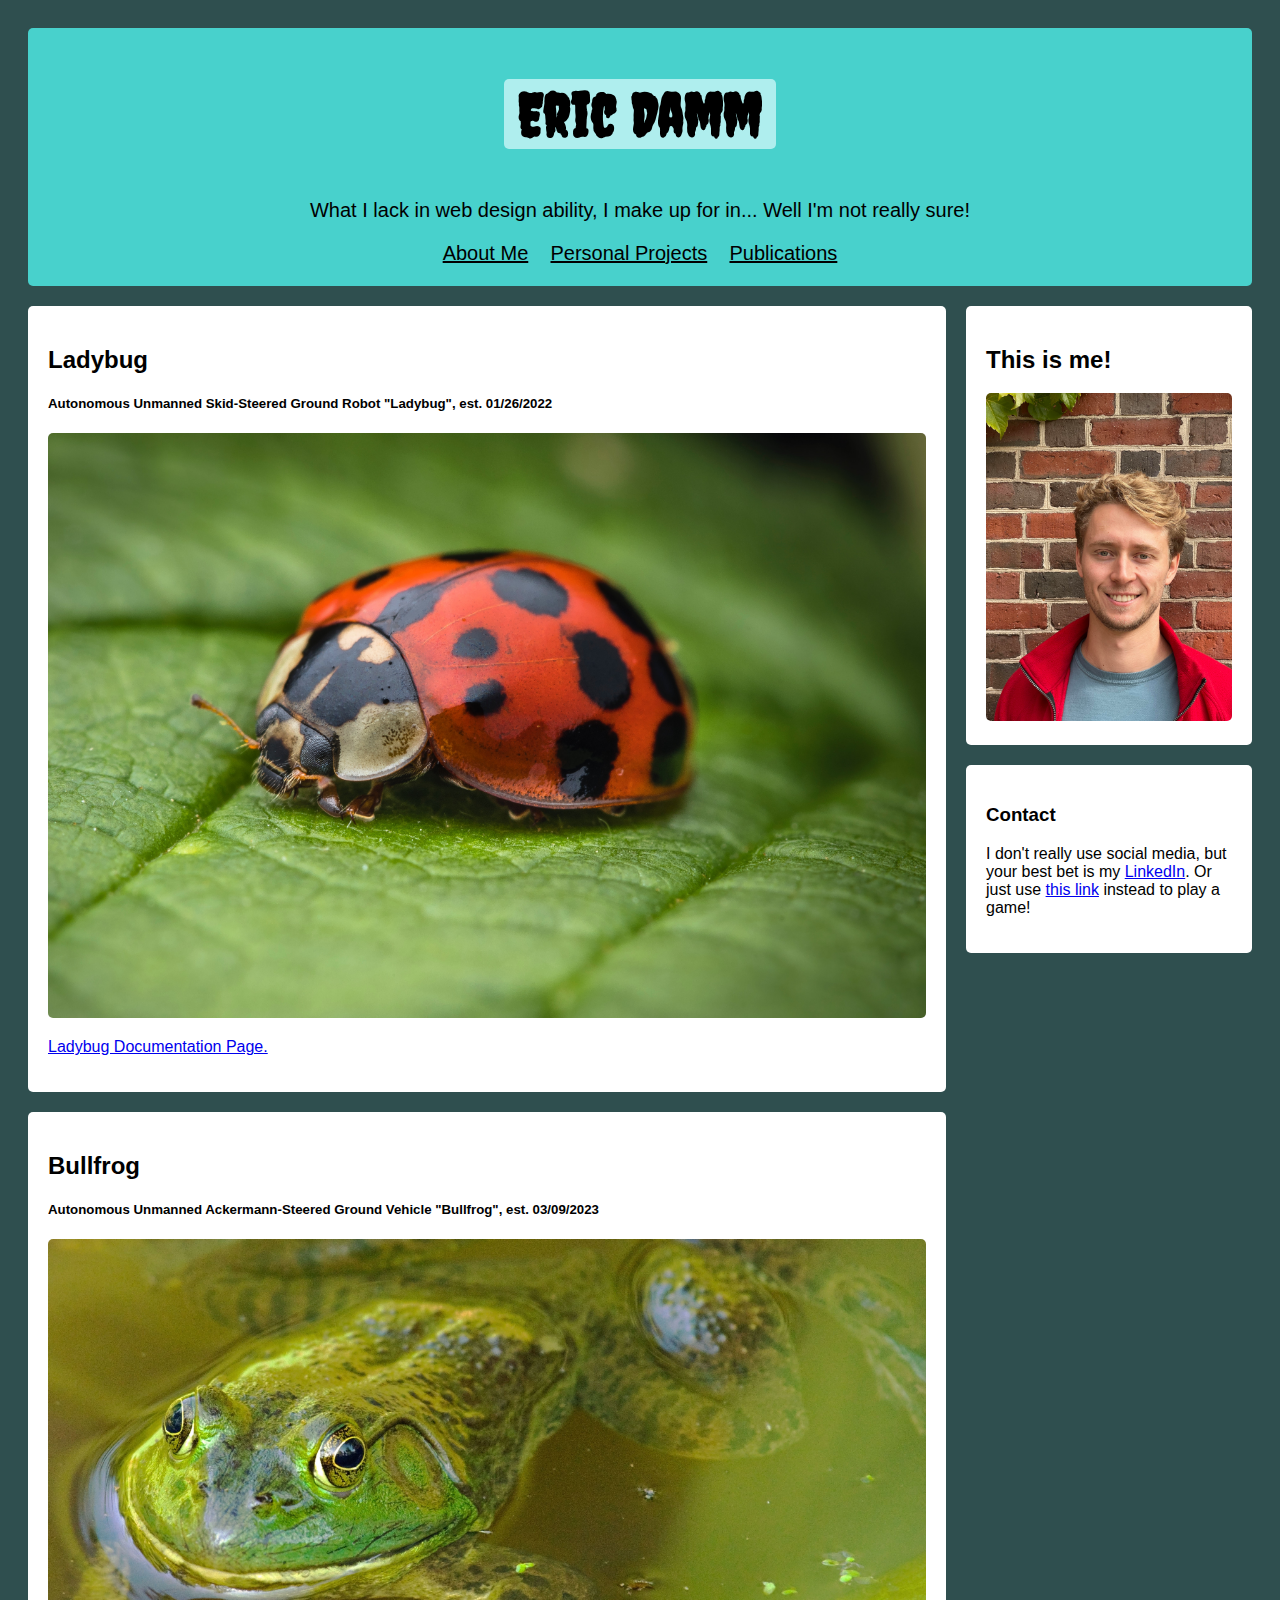
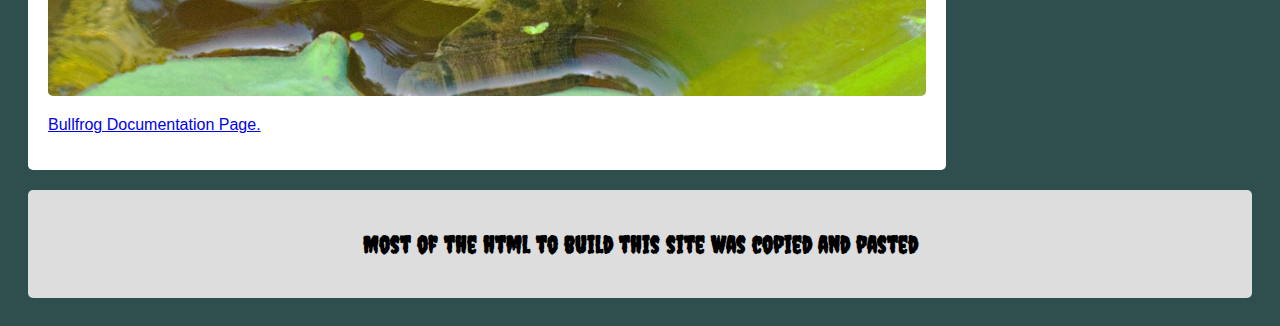
==== index.html @ a6613167 "test" ====
<!DOCTYPE html>
<html>

<head>
  <script>
    window.addEventListener('load', function() {
      window.scrollTo(0, 0);
    });
  </script>
  <script src="headers/include.js"></script>
</head>

<body>

<div id="header"></div>



<div class="row">
  <div class="leftcolumn">
    <div class="card">
      <h2><a class="header_link" href="projects/ladybug.html" target="_self">Ladybug</a></h2>
      <h5>Autonomous Unmanned Skid-Steered Ground Robot "Ladybug", est. 01/26/2022</h5>
      <!--<div class="fakeimg" style="height:200px;">Image</div>-->
			<style>
				.ladybug {
					max-width: 100%;
				}
			</style>
			<img src="images/ladybug.jpg" alt="ladybug image" class="ladybug">
	    <p>
<!--
				This was my first serious personal robotics project.
				My primary goal was to build an autonomous ground robot from scratch (or as close to scratch as I could get!).
				I learned a LOT and hopefully this documentation can help someone trying to build their own robot from the ground up!
-->
				<a href="projects/ladybug.html" target="_self">Ladybug Documentation Page.</a>
			</p>
    </div>
    <div class="card">
      <h2><a class="header_link" href="projects/bullfrog.html" target="_self">Bullfrog</a></h2>
      <h5>Autonomous Unmanned Ackermann-Steered Ground Vehicle "Bullfrog", est. 03/09/2023</h5>
      <!--<div class="fakeimg" style="height:200px;">Image</div>-->
			<style>
				.bullfrog {
					max-width: 100%;
				}
			</style>
			<img src="images/bullfrog.jpg" alt="bullfrog image" class="bullfrog">
      <p>
<!--
				This project is similar to the <a href="projects/ladybug.html" target="_self">Ladybug</a>, but using Ackermann Steering.
				The goal is to build a robot that can drive quickly and handle a few bumps on the ground.
				It is in early development and is using an old toy remote control car chassis.
				I plan to keep updating this documentation as this project progresses.
-->
				<a href="projects/bullfrog.html" target="_self">Bullfrog Documentation Page.</a>
			</p>
    </div>
  </div>
  <div class="rightcolumn">
    <div class="card">
      <h2>This is me!</h2>
      <!--<div class="fakeimg" style="height:100px;">Image</div>-->
			<style>
				.about_me {
					max-width: 100%;
				}
			</style>
			<img src="images/me.jpg" alt="Picture of me!" class="about_me">
      <!--<p>I am a human</p>-->
    </div>
<!--
    <div class="card">
      <h3>Popular Post</h3>
      <div class="fakeimg">Image</div><br>
      <div class="fakeimg">Image</div><br>
      <div class="fakeimg">Image</div>
    </div>
-->
    <div class="card">
      <h3>Contact</h3>
      <p>I don't really use social media, but your best bet is my <a href="https://www.linkedin.com/in/eric-damm/" target="_blank">LinkedIn</a>. Or just use <a href="games/w3_flappy_bird.html" target="_blank">this link</a> instead to play a game! </p>
    </div>
  </div>
</div>

<div class="footer">
  <h2 style="font-family:Creepster;" >Most of the html to build this site was copied and pasted</h2>
</div>

</body>
</html>
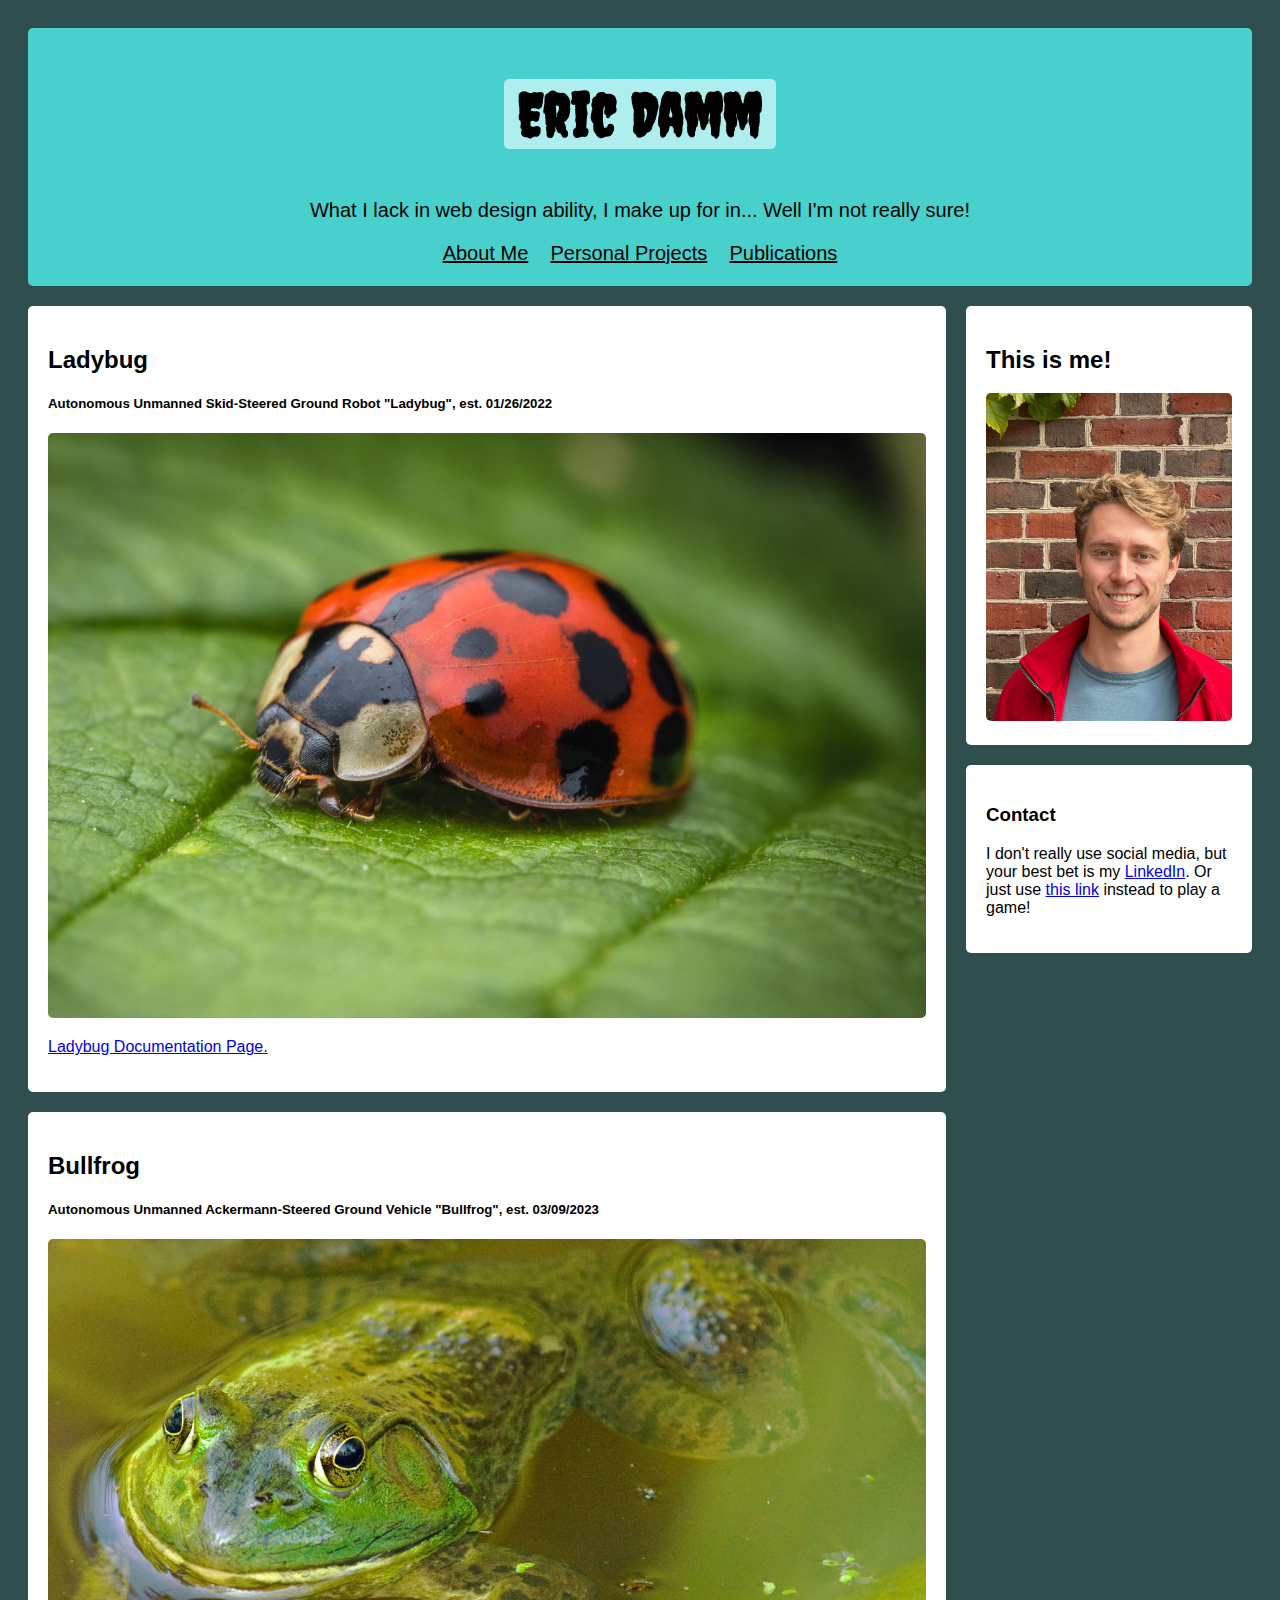
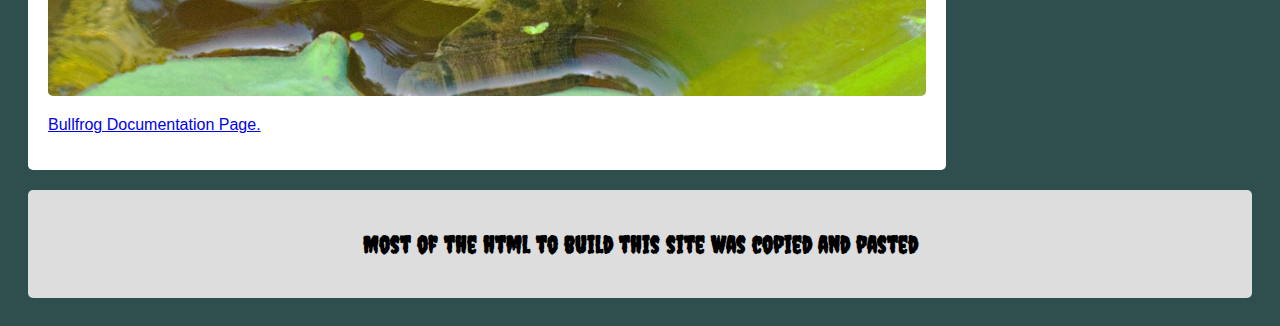
==== commit dd379f47: "test" ====
--- a/index.html
+++ b/index.html
@@ -2,11 +2,6 @@
 <html>
 
 <head>
-  <script>
-    window.addEventListener('load', function() {
-      window.scrollTo(0, 0);
-    });
-  </script>
   <script src="headers/include.js"></script>
 </head>
 
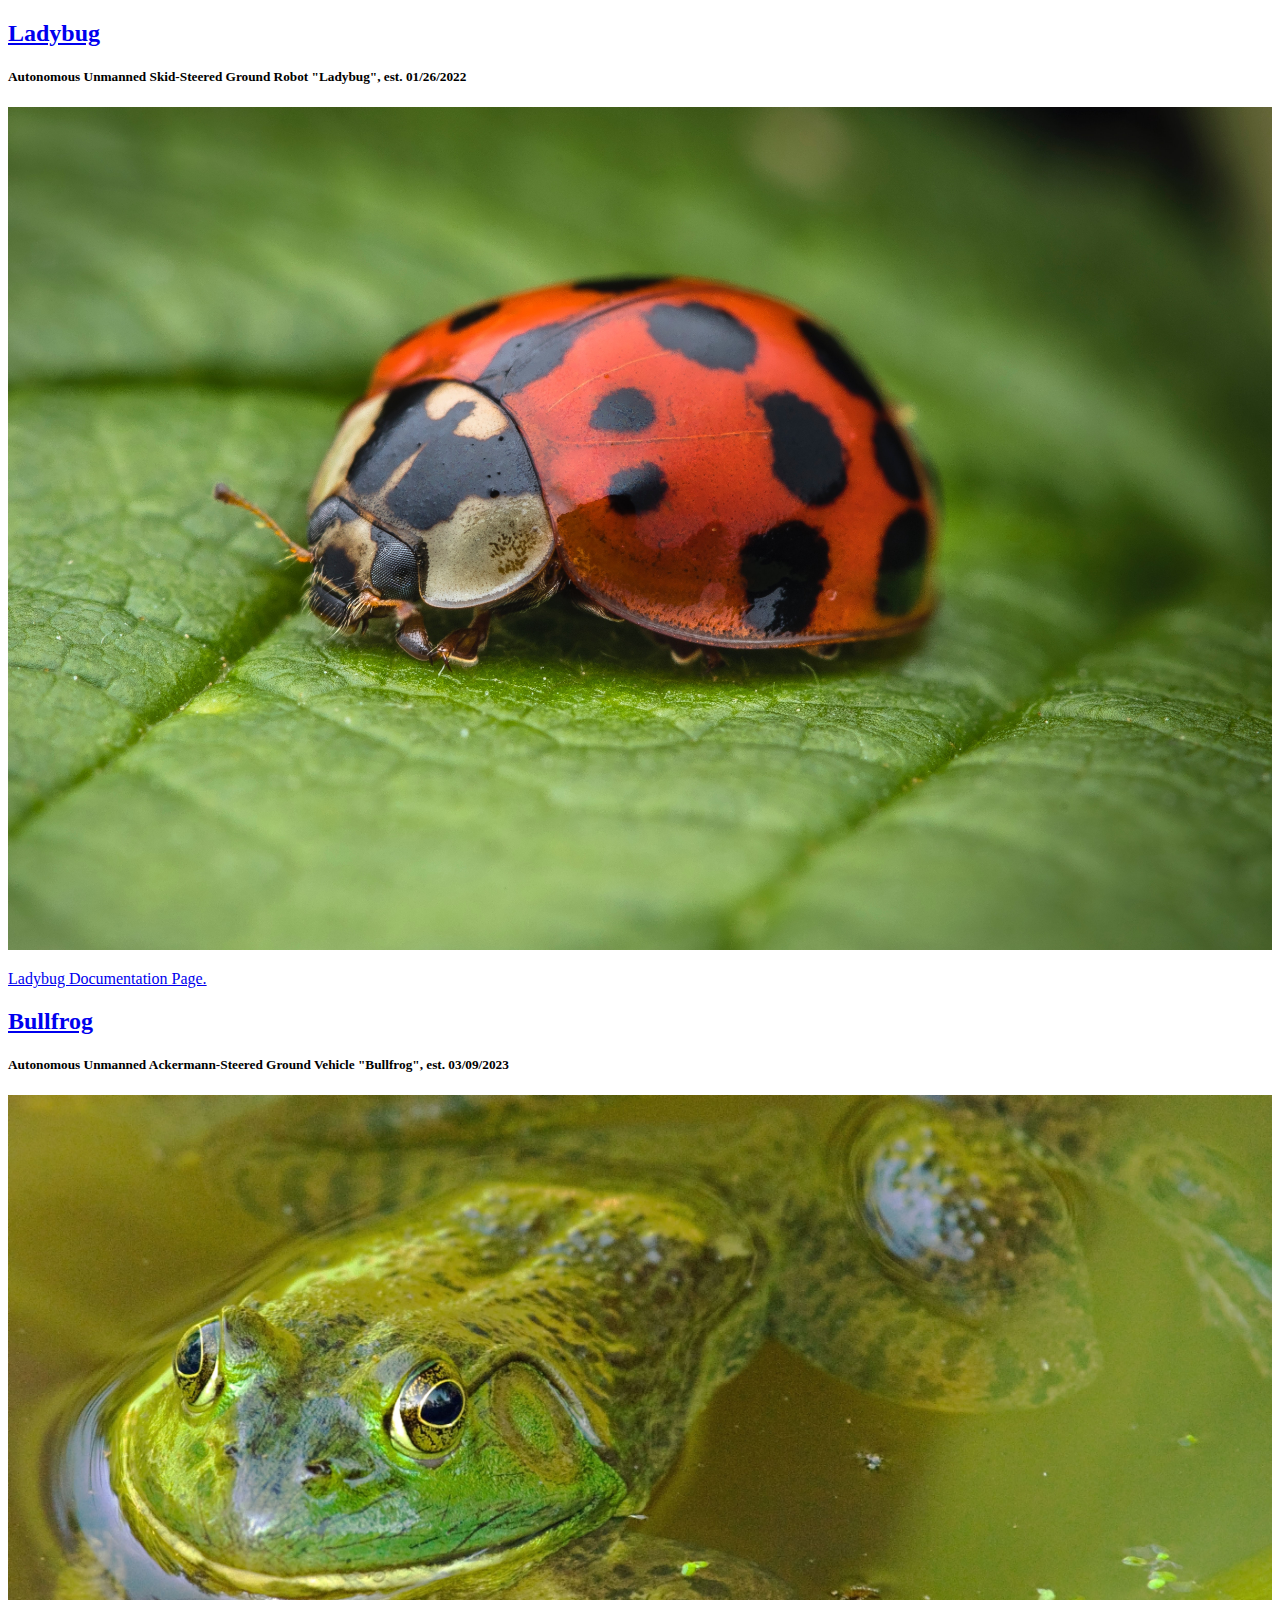
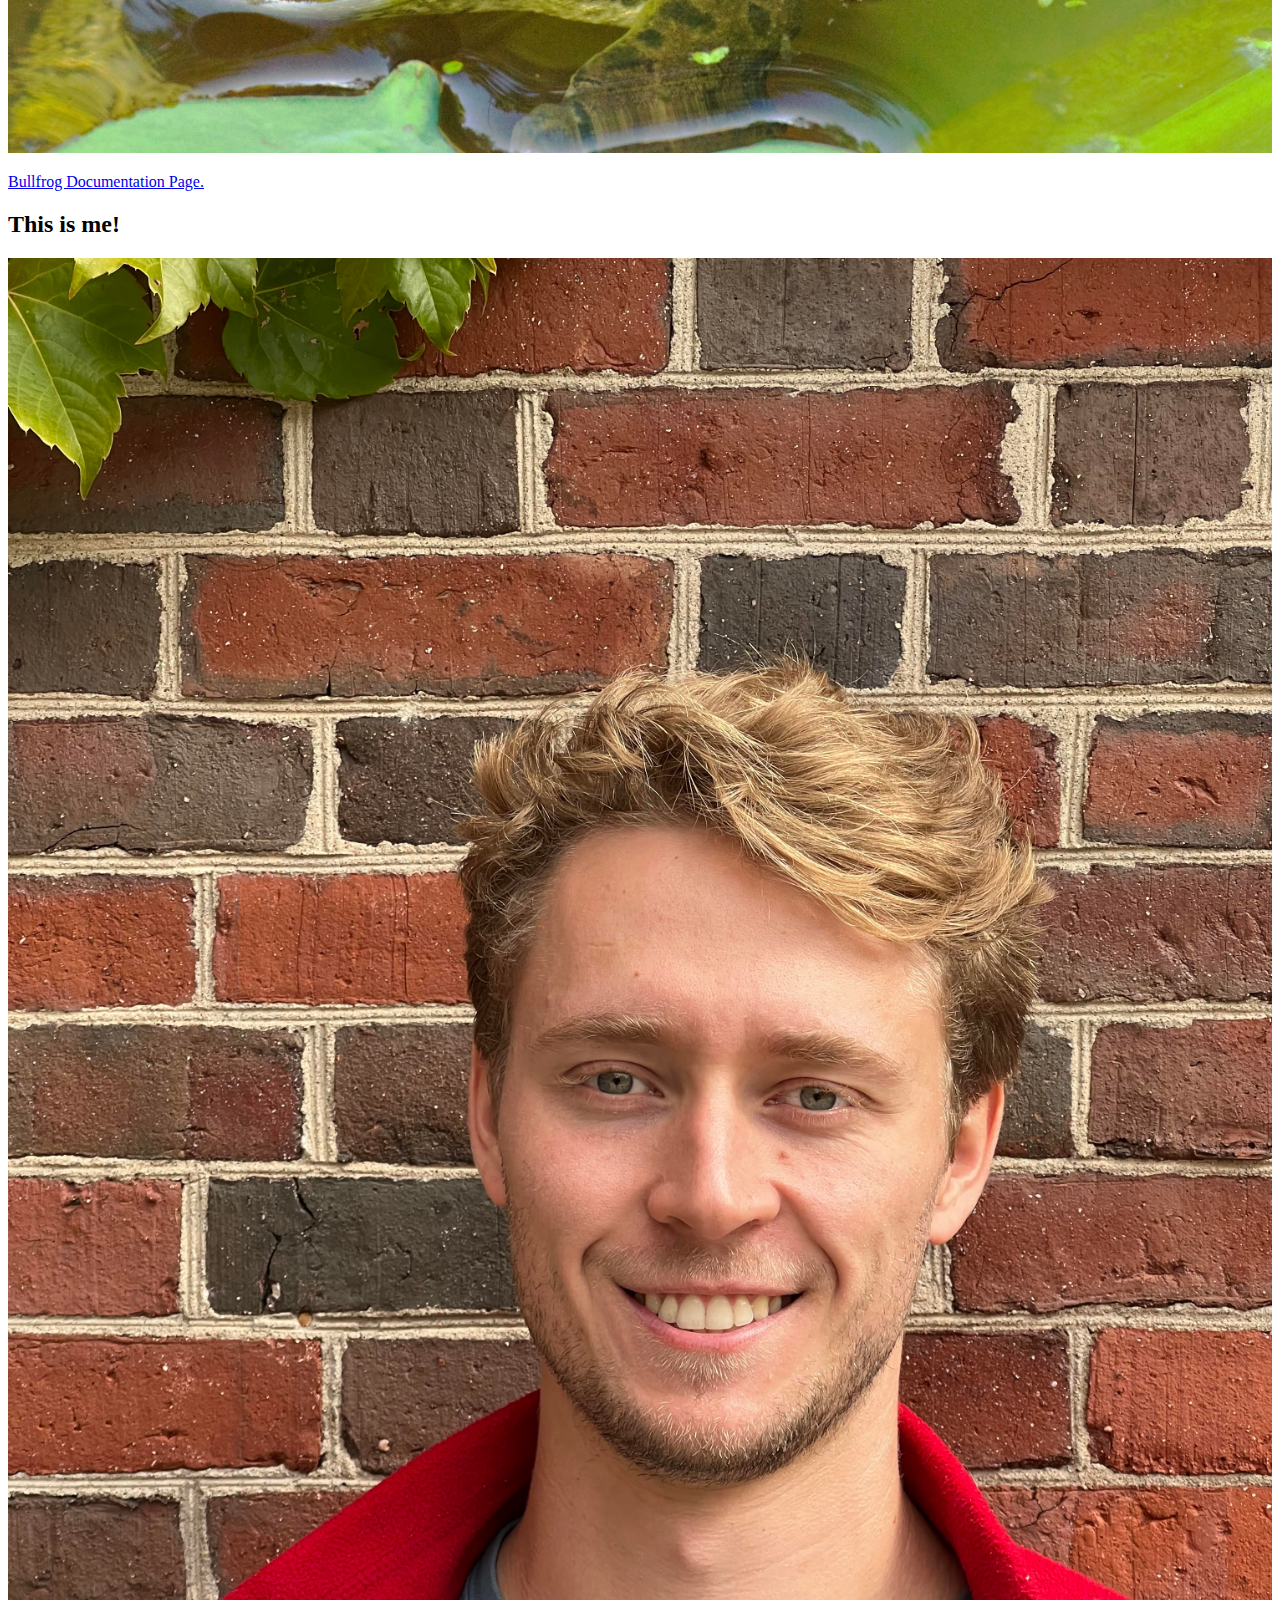
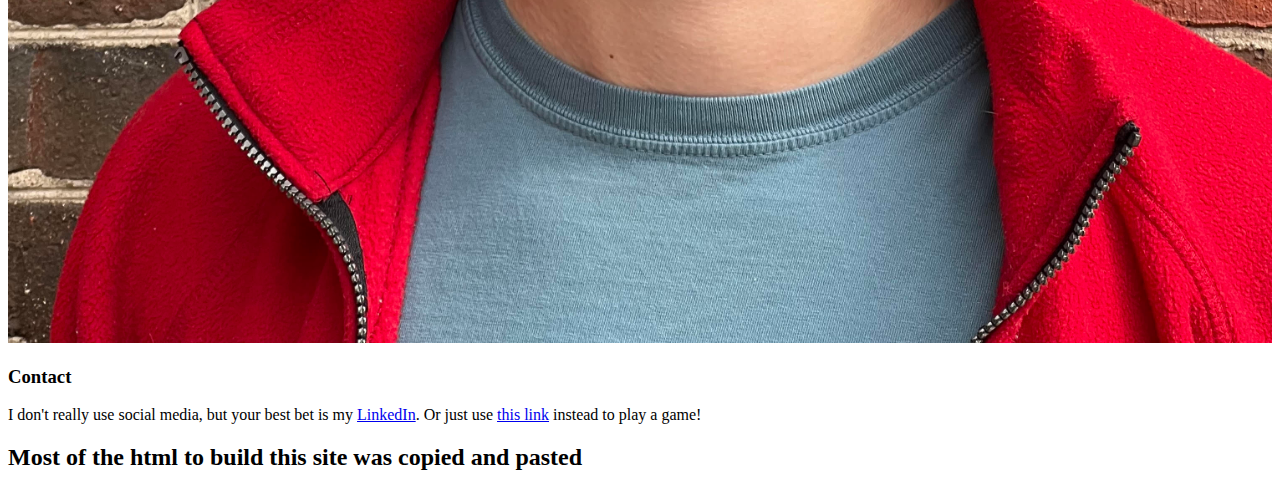
==== commit ecdbb200: "test" ====
--- a/index.html
+++ b/index.html
@@ -2,14 +2,13 @@
 <html>
 
 <head>
-  <script src="headers/include.js"></script>
+  <!--#include virtual="headers/style1.html" -->
 </head>
 
 <body>
-
-<div id="header"></div>
-
-
+<div id="header">
+	<!--#include virtual="headers/header1.html" -->
+</div>
 
 <div class="row">
   <div class="leftcolumn">
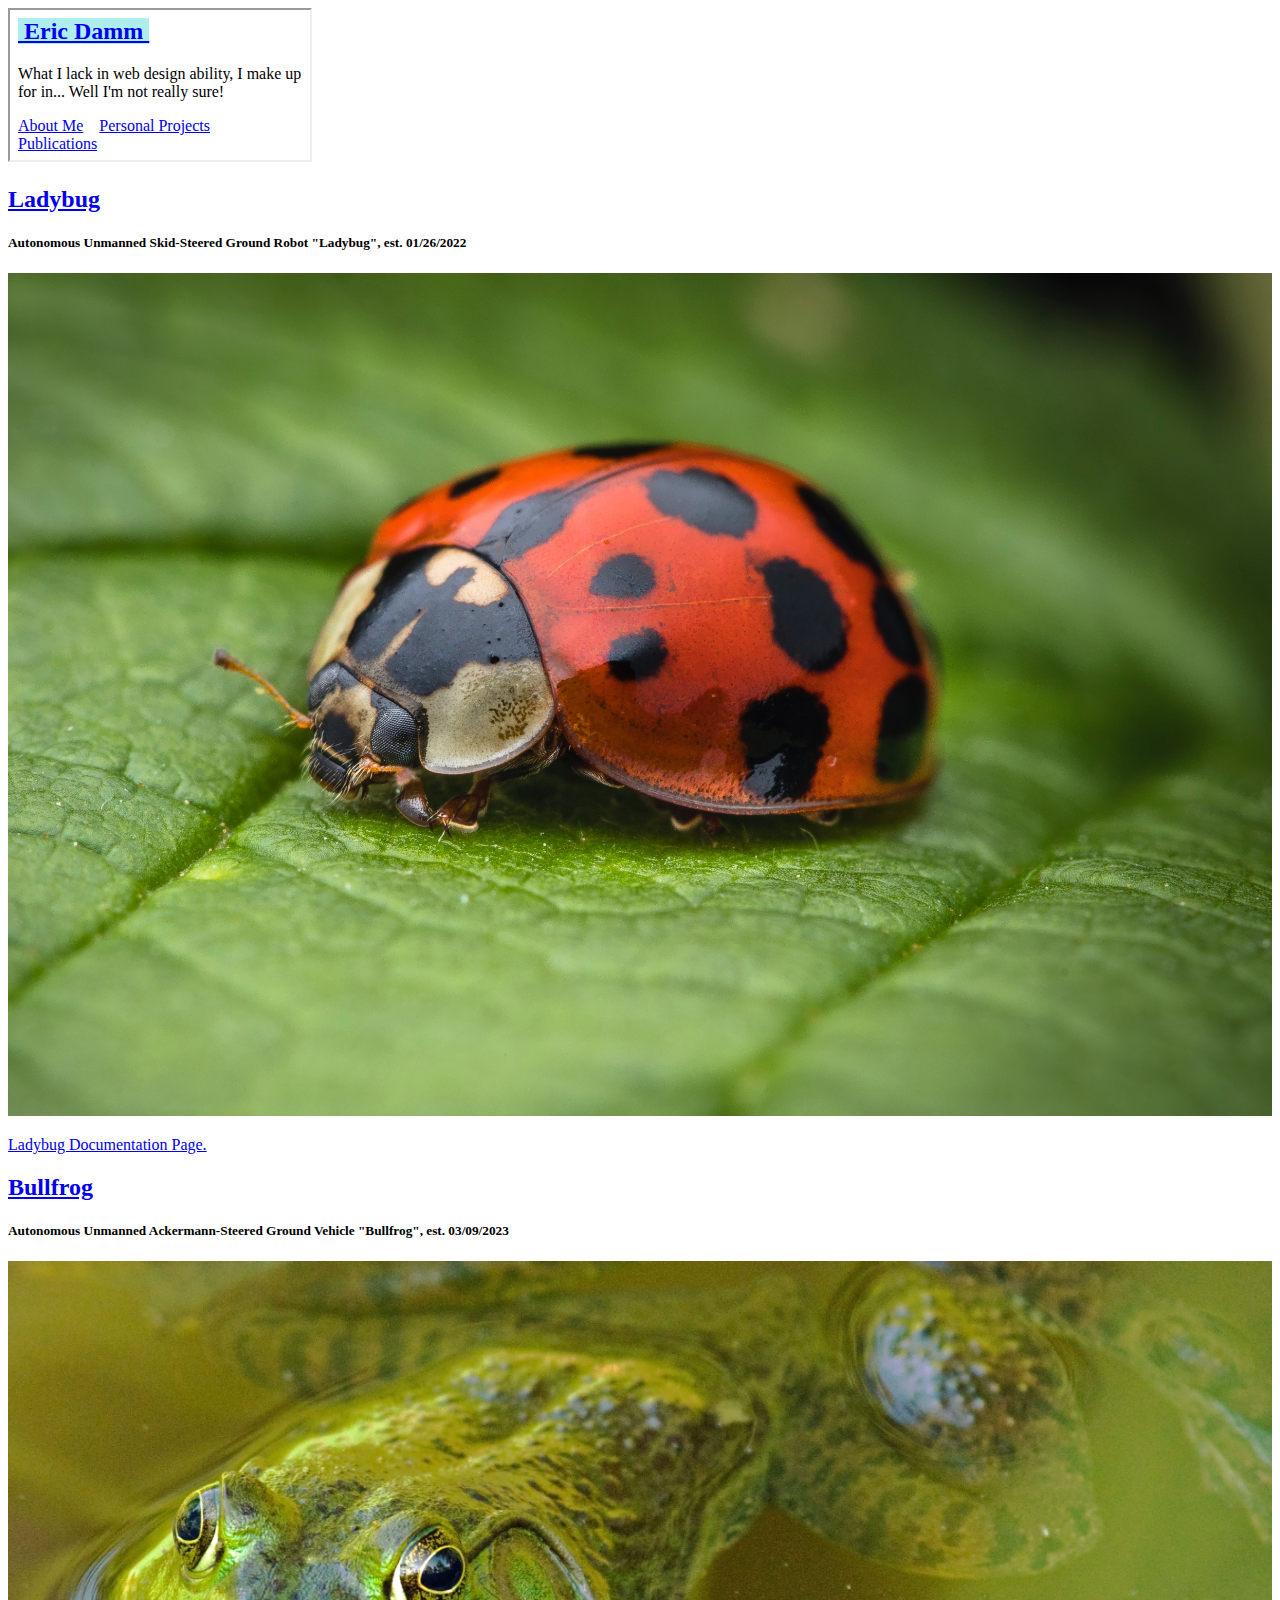
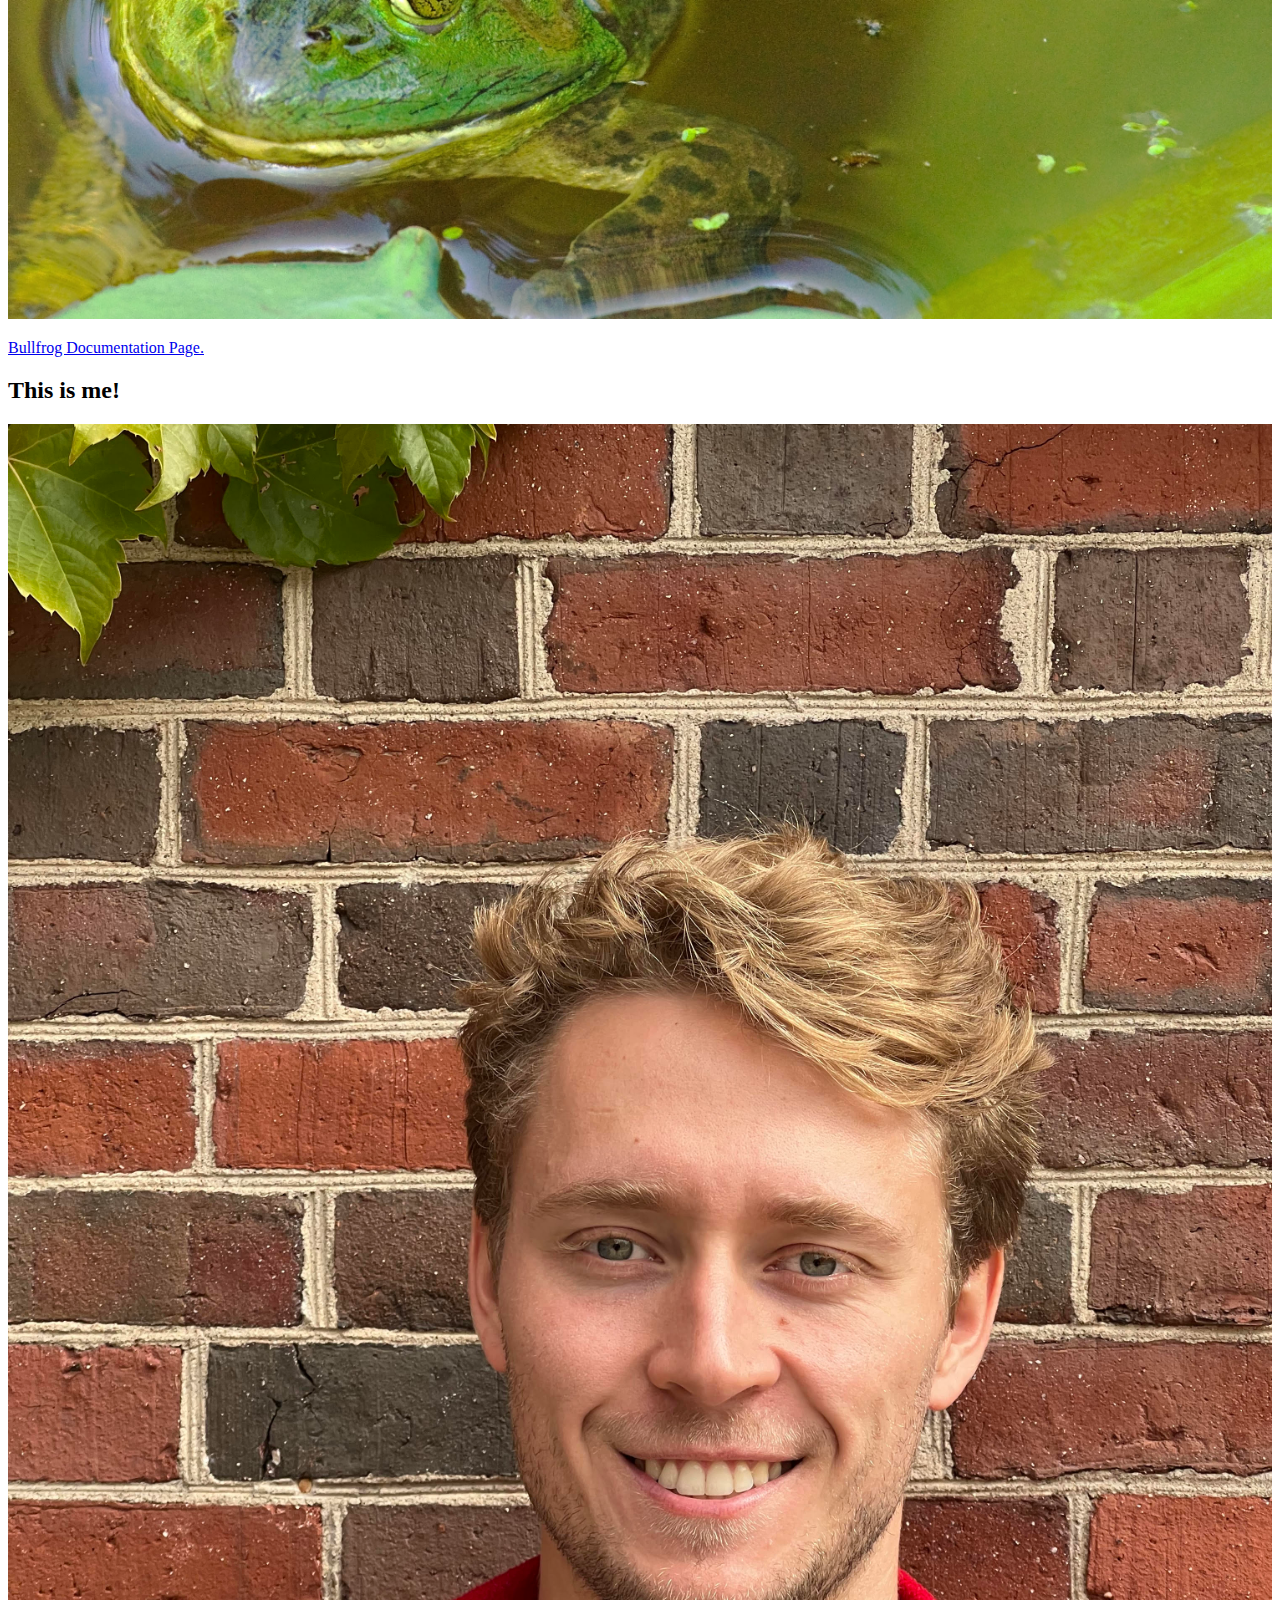
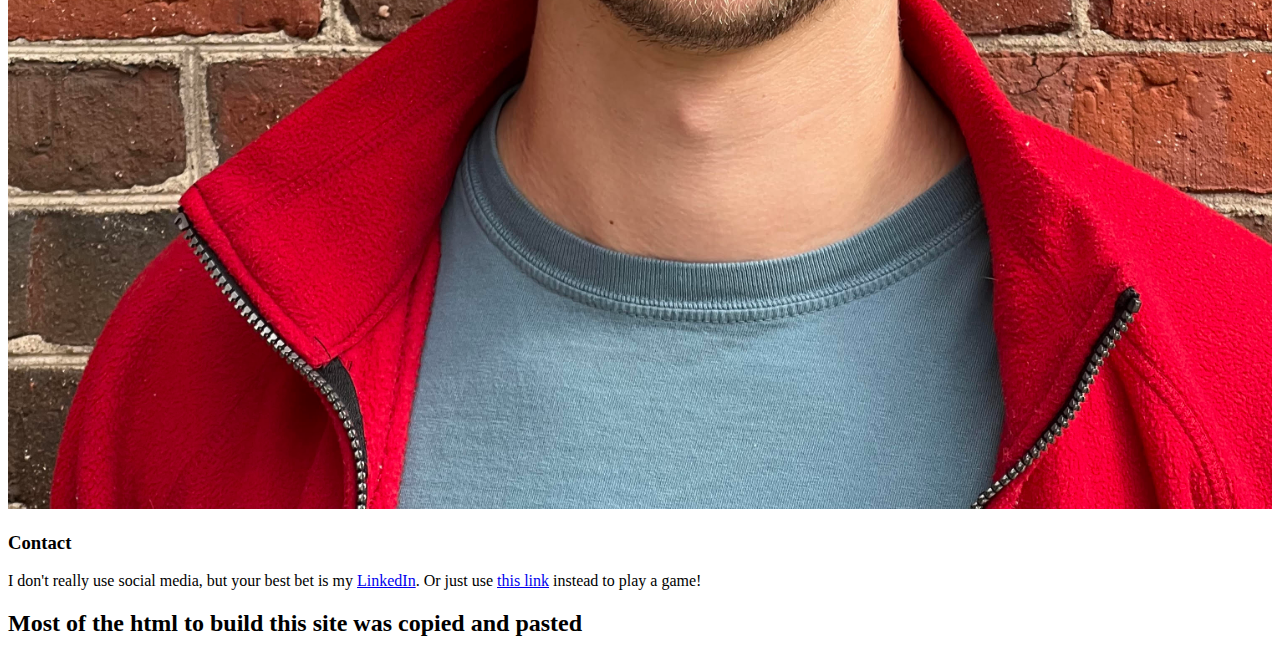
==== commit 63235a09: "test" ====
--- a/index.html
+++ b/index.html
@@ -2,13 +2,11 @@
 <html>
 
 <head>
-  <!--#include virtual="headers/style1.html" -->
+  <iframe src="headers/style1.html" style="display:none;"></iframe>
 </head>
 
 <body>
-<div id="header">
-	<!--#include virtual="headers/header1.html" -->
-</div>
+  <iframe src="headers/header1.html"></iframe>
 
 <div class="row">
   <div class="leftcolumn">
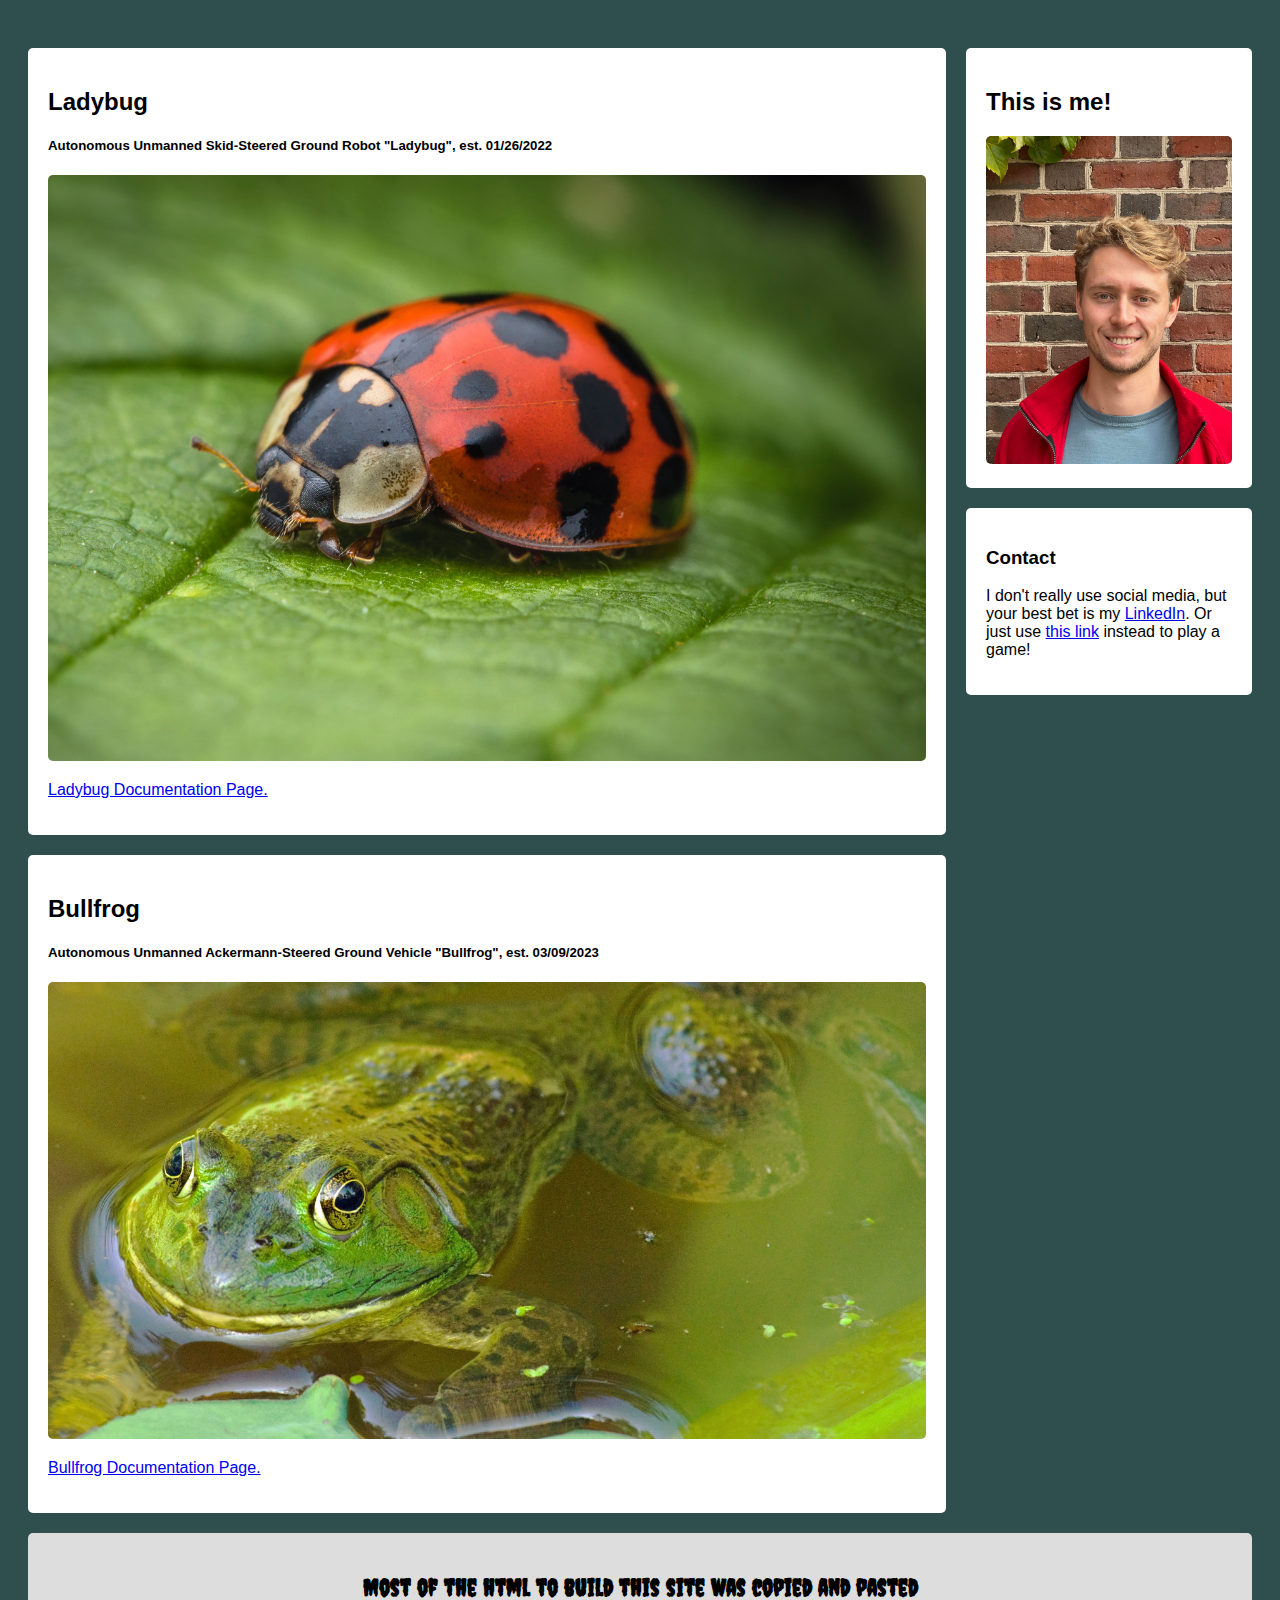
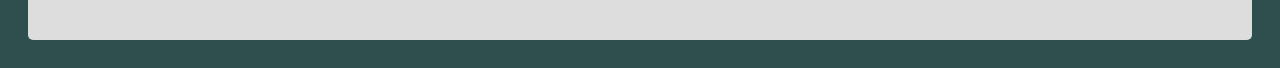
==== commit c610dd4f: "test" ====
--- a/index.html
+++ b/index.html
@@ -1,12 +1,13 @@
 <!DOCTYPE html>
 <html>
 
+
 <head>
-  <iframe src="headers/style1.html" style="display:none;"></iframe>
+  <script src="headers/include.js"></script>
 </head>
+<body>
+<div ="header"></div>
 
-<body>
-  <iframe src="headers/header1.html"></iframe>
 
 <div class="row">
   <div class="leftcolumn">
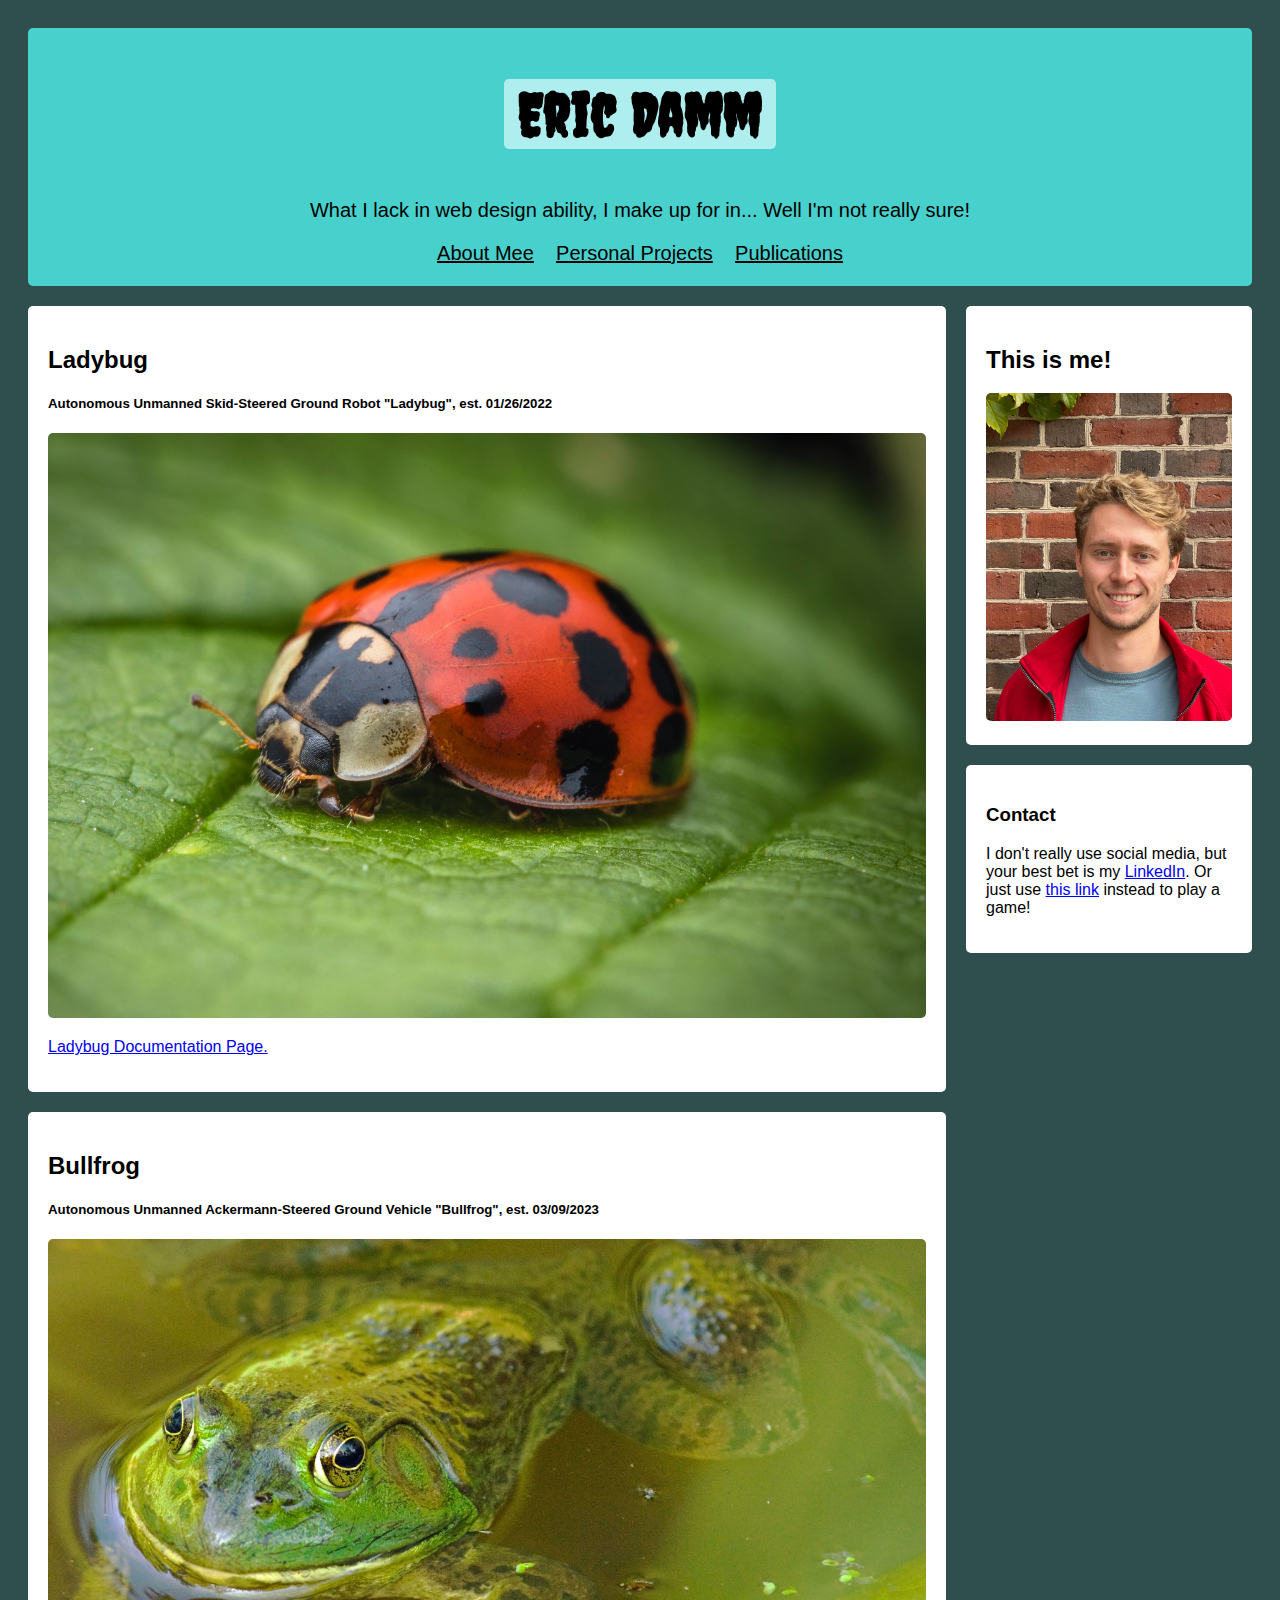
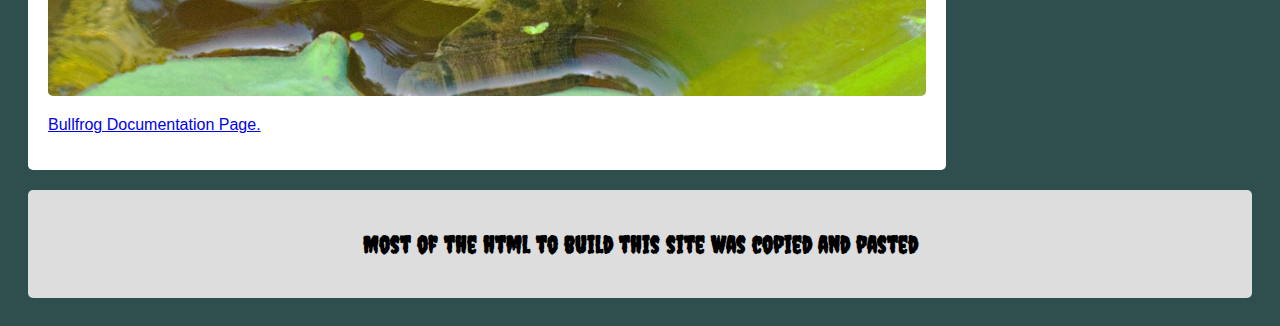
==== commit d0305ba6: "test" ====
--- a/index.html
+++ b/index.html
@@ -6,7 +6,7 @@
   <script src="headers/include.js"></script>
 </head>
 <body>
-<div ="header"></div>
+<div id="header"></div>
 
 
 <div class="row">
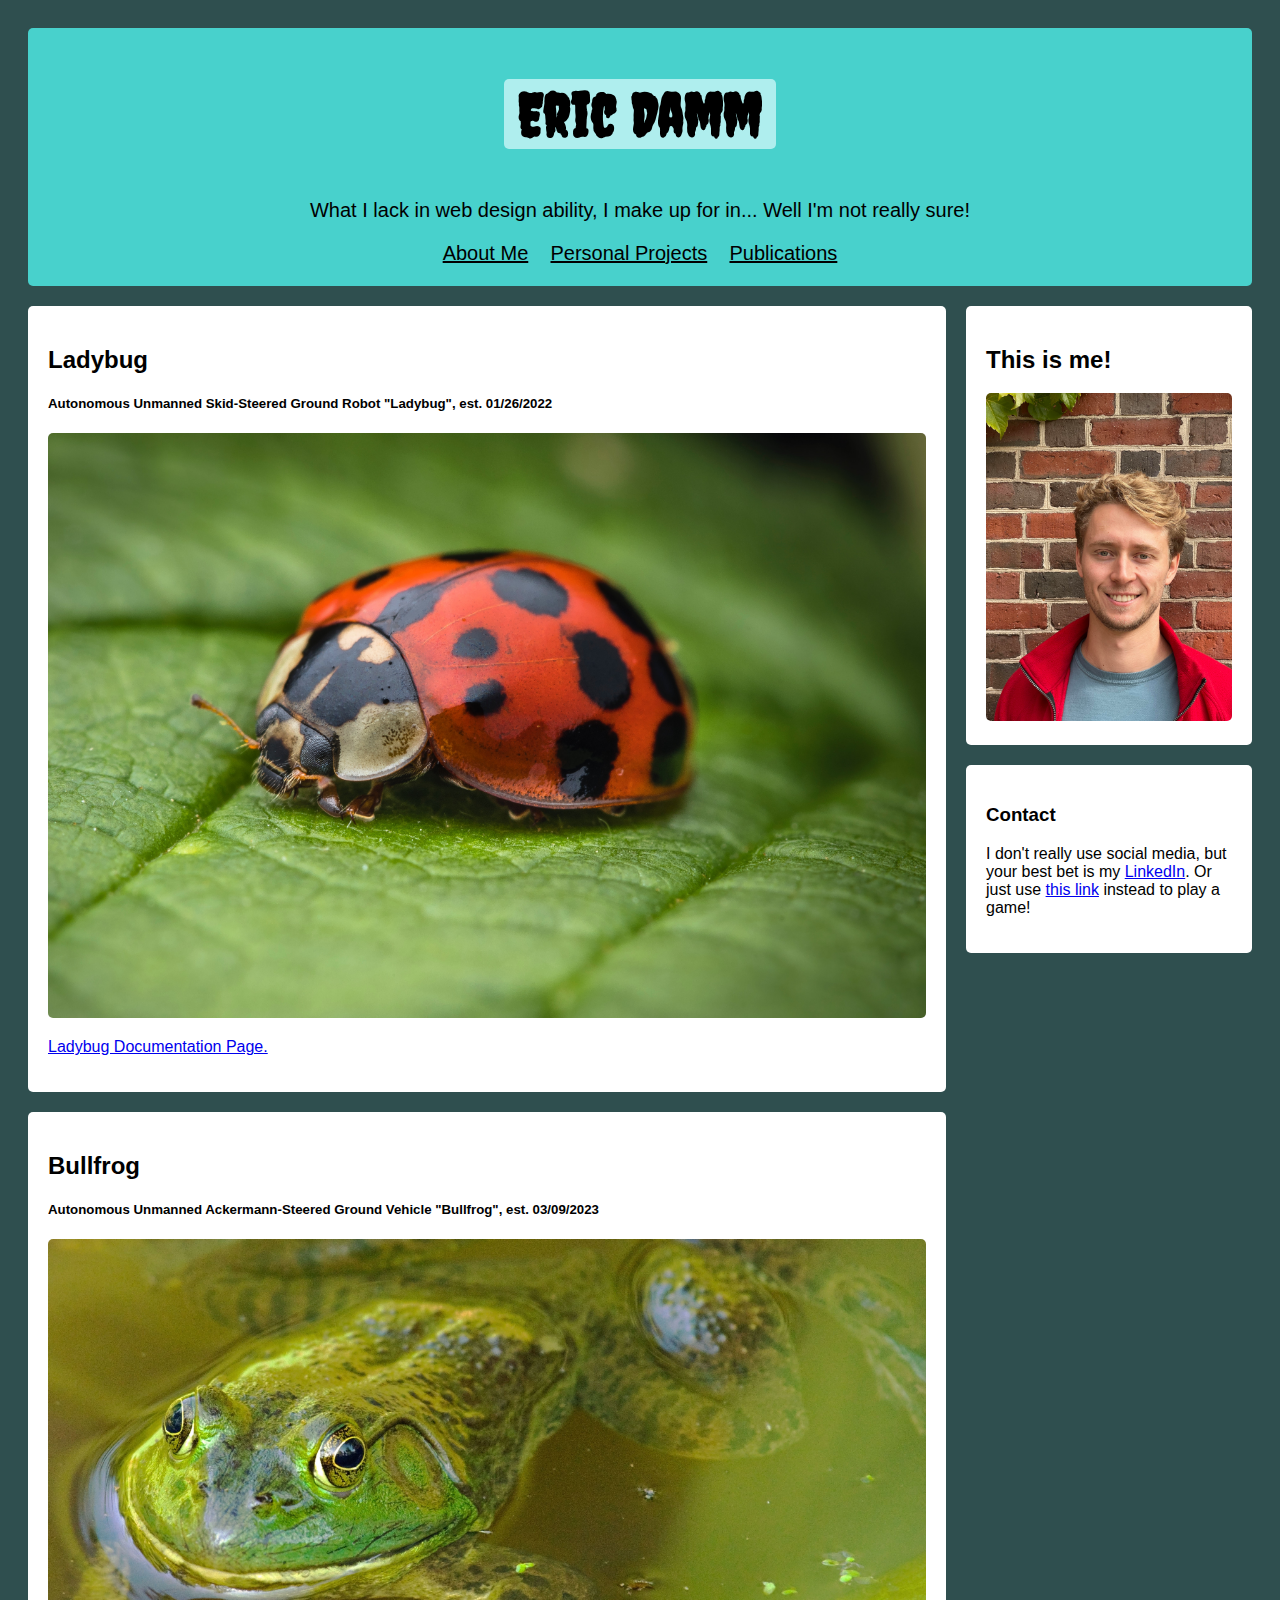
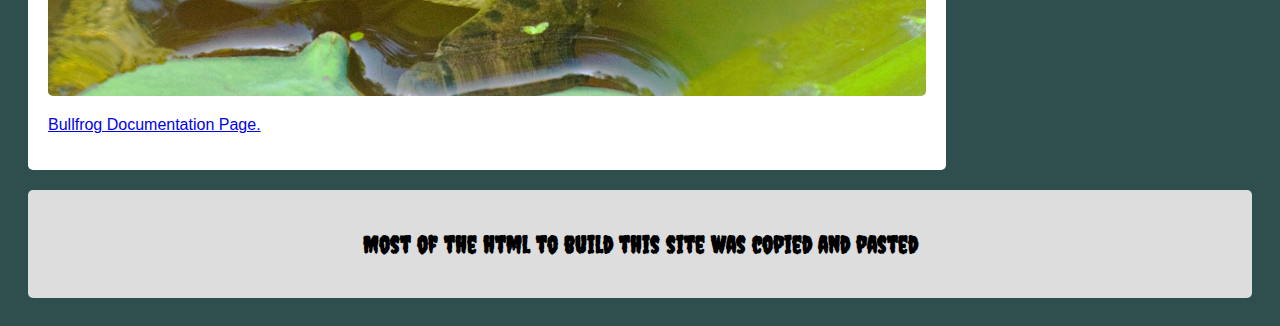
==== commit 46cb045e: "switch index to pull html with java" ====
--- a/index.html
+++ b/index.html
@@ -1,11 +1,12 @@
 <!DOCTYPE html>
 <html>
-
 
 <head>
   <script src="headers/include.js"></script>
 </head>
+
 <body>
+
 <div id="header"></div>
 
 
@@ -78,9 +79,7 @@
   </div>
 </div>
 
-<div class="footer">
-  <h2 style="font-family:Creepster;" >Most of the html to build this site was copied and pasted</h2>
-</div>
+<div id="footer"></div>
 
 </body>
 </html>
